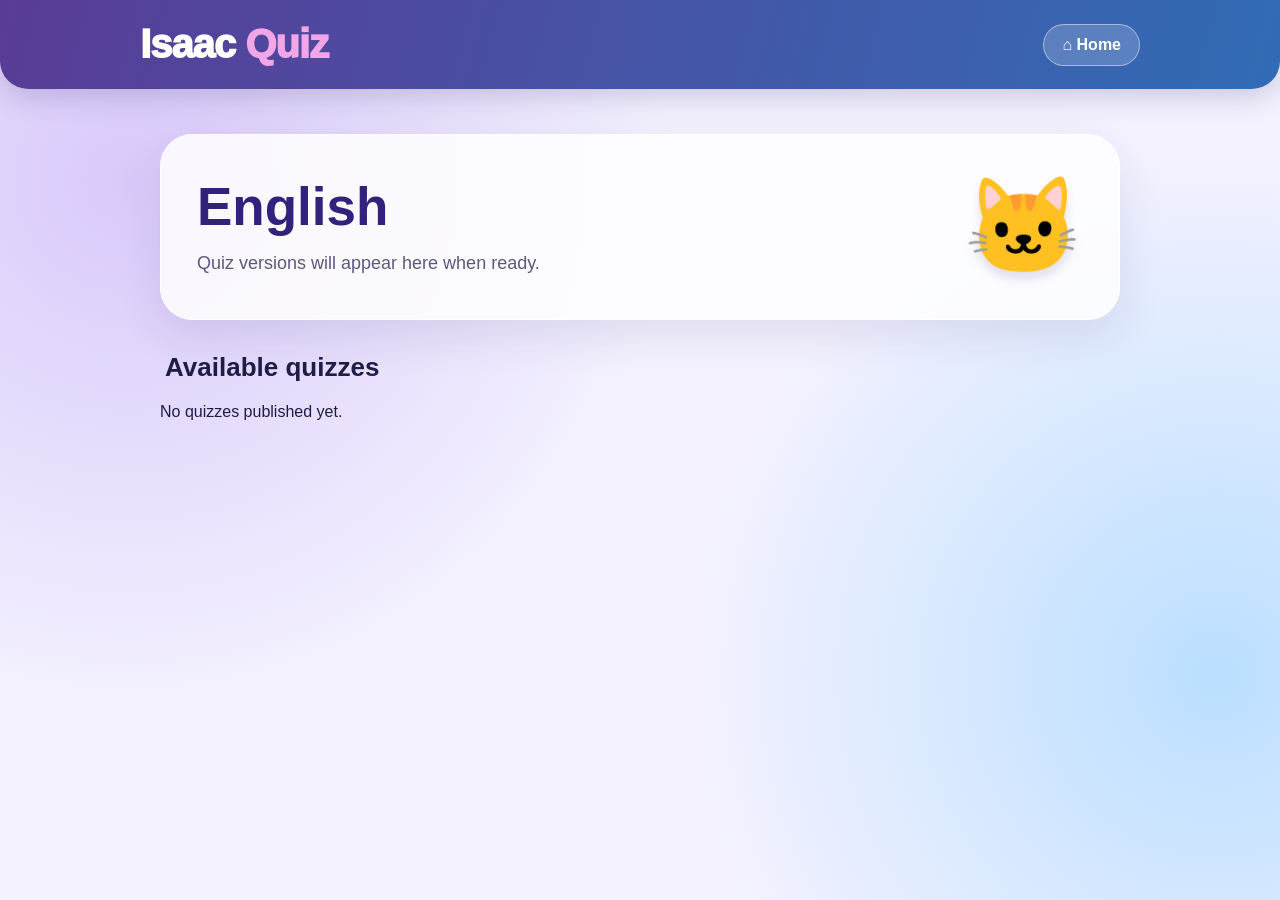
==== english.html @ 267ca295 "Create Isaac Quiz platform: english.html" ====
<!doctype html><html lang="en"><head><meta charset="utf-8"><meta name="viewport" content="width=device-width,initial-scale=1"><title>English — Isaac Quiz</title><style>:root{font-family:ui-rounded,'Trebuchet MS',Arial,sans-serif;color:#1F1C47;background:#eef0ff}*{box-sizing:border-box}body{margin:0;min-height:100vh;background:radial-gradient(circle at 10% 20%,#d9c9fa,transparent 40%),radial-gradient(circle at 95% 75%,#bbdfff,transparent 38%),#f4f2ff}header{background:linear-gradient(105deg,#593C96,#326CB6);color:white;padding:22px 5%;border-radius:0 0 28px 28px;box-shadow:0 9px 28px #29226330}.bar{max-width:1000px;margin:auto;display:flex;align-items:center;justify-content:space-between;gap:12px}.logo{font-size:clamp(25px,4vw,40px);font-weight:1000;letter-spacing:-1px}.logo em{font-style:normal;color:#f1a7e7}a{text-decoration:none;color:inherit}.back{background:#ffffff2e;border:1px solid #ffffff77;border-radius:99px;padding:11px 18px;font-weight:800}main{max-width:1000px;margin:45px auto;padding:0 20px}.hero{background:#ffffffd9;border:1px solid white;border-radius:32px;padding:36px;box-shadow:0 15px 45px #2e27601b;display:flex;align-items:center;justify-content:space-between;gap:25px}.hero h1{font-size:clamp(30px,5vw,53px);margin:0 0 12px;color:#33217c}.hero p{font-size:18px;color:#5e5880;line-height:1.6;margin:0}.mascot{font-size:95px;filter:drop-shadow(0 8px 4px #39287520)}h2{margin:32px 5px 20px;font-size:26px}.cards{display:grid;grid-template-columns:repeat(auto-fit,minmax(185px,1fr));gap:17px}.card{border:2px solid #ffffffb8;border-radius:26px;padding:26px 18px;min-height:175px;display:flex;flex-direction:column;justify-content:center;align-items:center;gap:12px;color:white;font-size:23px;font-weight:900;box-shadow:0 7px 0 #302b6720,0 14px 20px #31246c16;transition:transform .2s}.card:hover{transform:translateY(-5px)}.card span{font-size:43px}.card:nth-child(5n+1){background:linear-gradient(135deg,#C674CE,#a953b8)}.card:nth-child(5n+2){background:linear-gradient(135deg,#593C96,#3d2489)}.card:nth-child(5n+3){background:linear-gradient(135deg,#3287AE,#276b9e)}.card:nth-child(5n+4){background:linear-gradient(135deg,#326CB6,#558ee9)}.card:nth-child(5n){background:linear-gradient(135deg,#1F1C47,#393b80)}.version{display:flex;flex-direction:row;justify-content:space-between;text-align:left;min-height:125px}.version span{font-size:26px}.version small{font-size:13px;opacity:.85}.soon{opacity:.7;cursor:default}.foot{color:#726b91;text-align:center;margin:32px}@media(max-width:550px){main{margin:22px auto}.hero{padding:25px;gap:10px}.mascot{font-size:58px}.cards{grid-template-columns:repeat(2,minmax(0,1fr))}.card{min-height:140px;padding:15px 10px;font-size:18px}.card span{font-size:32px}}</style></head><body><header><div class="bar"><a class="logo" href="./">Isaac <em>Quiz</em></a><a class="back" href="./">⌂ Home</a></div></header><main><section class="hero"><div><h1>English</h1><p>Quiz versions will appear here when ready.</p></div><div class="mascot">🐱</div></section><h2>Available quizzes</h2><p>No quizzes published yet.</p></main></body></html>
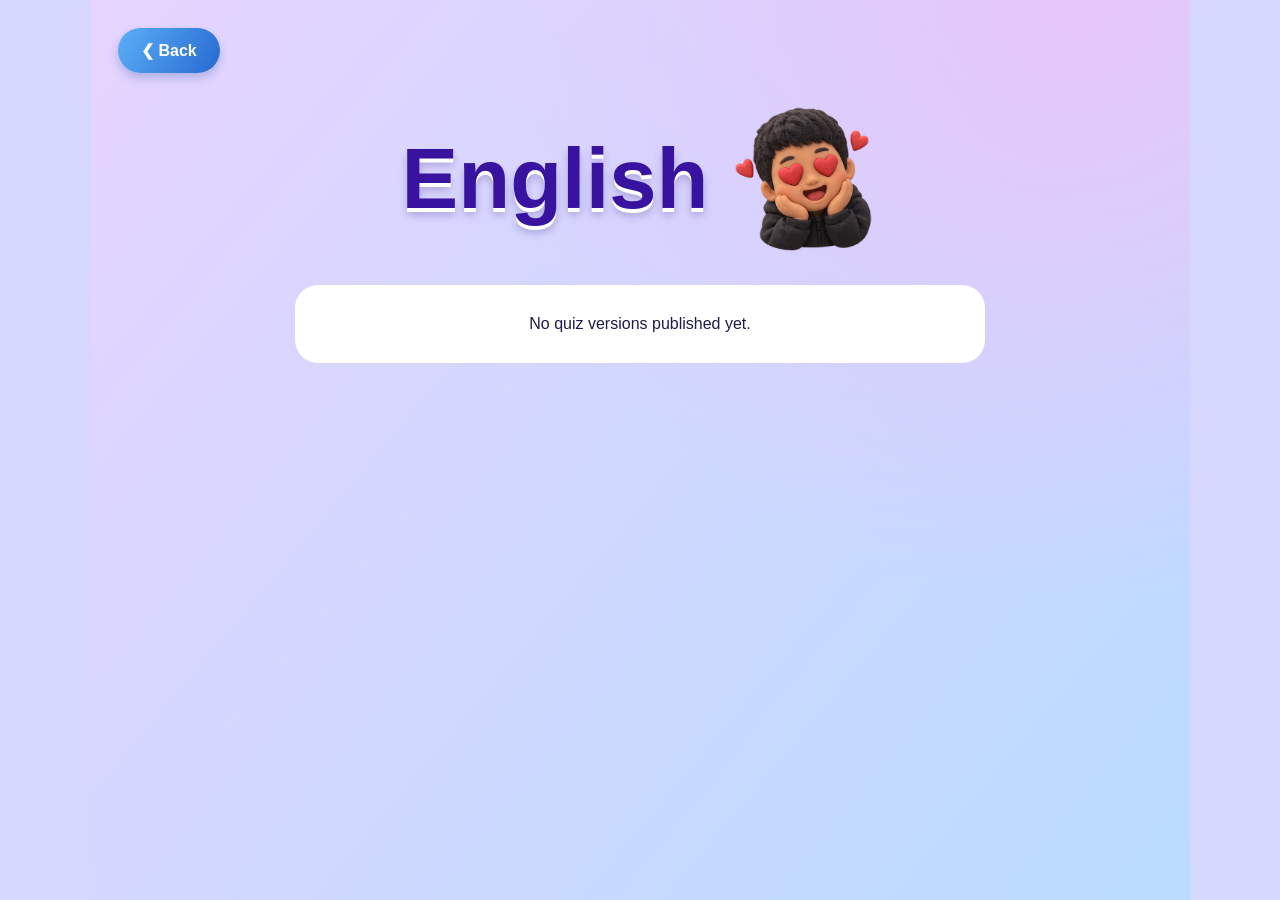
==== commit 48aabbbd: "Apply illustrated Isaac Quiz platform design to english.html" ====
--- a/english.html
+++ b/english.html
@@ -1 +1 @@
-<!doctype html><html lang="en"><head><meta charset="utf-8"><meta name="viewport" content="width=device-width,initial-scale=1"><title>English — Isaac Quiz</title><style>:root{font-family:ui-rounded,'Trebuchet MS',Arial,sans-serif;color:#1F1C47;background:#eef0ff}*{box-sizing:border-box}body{margin:0;min-height:100vh;background:radial-gradient(circle at 10% 20%,#d9c9fa,transparent 40%),radial-gradient(circle at 95% 75%,#bbdfff,transparent 38%),#f4f2ff}header{background:linear-gradient(105deg,#593C96,#326CB6);color:white;padding:22px 5%;border-radius:0 0 28px 28px;box-shadow:0 9px 28px #29226330}.bar{max-width:1000px;margin:auto;display:flex;align-items:center;justify-content:space-between;gap:12px}.logo{font-size:clamp(25px,4vw,40px);font-weight:1000;letter-spacing:-1px}.logo em{font-style:normal;color:#f1a7e7}a{text-decoration:none;color:inherit}.back{background:#ffffff2e;border:1px solid #ffffff77;border-radius:99px;padding:11px 18px;font-weight:800}main{max-width:1000px;margin:45px auto;padding:0 20px}.hero{background:#ffffffd9;border:1px solid white;border-radius:32px;padding:36px;box-shadow:0 15px 45px #2e27601b;display:flex;align-items:center;justify-content:space-between;gap:25px}.hero h1{font-size:clamp(30px,5vw,53px);margin:0 0 12px;color:#33217c}.hero p{font-size:18px;color:#5e5880;line-height:1.6;margin:0}.mascot{font-size:95px;filter:drop-shadow(0 8px 4px #39287520)}h2{margin:32px 5px 20px;font-size:26px}.cards{display:grid;grid-template-columns:repeat(auto-fit,minmax(185px,1fr));gap:17px}.card{border:2px solid #ffffffb8;border-radius:26px;padding:26px 18px;min-height:175px;display:flex;flex-direction:column;justify-content:center;align-items:center;gap:12px;color:white;font-size:23px;font-weight:900;box-shadow:0 7px 0 #302b6720,0 14px 20px #31246c16;transition:transform .2s}.card:hover{transform:translateY(-5px)}.card span{font-size:43px}.card:nth-child(5n+1){background:linear-gradient(135deg,#C674CE,#a953b8)}.card:nth-child(5n+2){background:linear-gradient(135deg,#593C96,#3d2489)}.card:nth-child(5n+3){background:linear-gradient(135deg,#3287AE,#276b9e)}.card:nth-child(5n+4){background:linear-gradient(135deg,#326CB6,#558ee9)}.card:nth-child(5n){background:linear-gradient(135deg,#1F1C47,#393b80)}.version{display:flex;flex-direction:row;justify-content:space-between;text-align:left;min-height:125px}.version span{font-size:26px}.version small{font-size:13px;opacity:.85}.soon{opacity:.7;cursor:default}.foot{color:#726b91;text-align:center;margin:32px}@media(max-width:550px){main{margin:22px auto}.hero{padding:25px;gap:10px}.mascot{font-size:58px}.cards{grid-template-columns:repeat(2,minmax(0,1fr))}.card{min-height:140px;padding:15px 10px;font-size:18px}.card span{font-size:32px}}</style></head><body><header><div class="bar"><a class="logo" href="./">Isaac <em>Quiz</em></a><a class="back" href="./">⌂ Home</a></div></header><main><section class="hero"><div><h1>English</h1><p>Quiz versions will appear here when ready.</p></div><div class="mascot">🐱</div></section><h2>Available quizzes</h2><p>No quizzes published yet.</p></main></body></html>+<!doctype html><html lang="en"><head><meta charset="utf-8"><meta name="viewport" content="width=device-width,initial-scale=1"><title>English · Isaac Quiz</title><style>*{box-sizing:border-box}body{margin:0;font-family:'Trebuchet MS',Arial,sans-serif;color:#1F1C47;background:#d5d7ff}a{text-decoration:none;color:inherit}.page{max-width:1100px;min-height:100vh;margin:auto}.home{display:grid;grid-template-columns:47% 53%;background:radial-gradient(circle at 15% 15%,#ffe7de,transparent 47%),linear-gradient(120deg,#a99be4,#d7b2e2,#9ac7f1)}.hero{display:flex;flex-direction:column;align-items:center;justify-content:space-between;padding:45px 12px 0;overflow:hidden}.logo{font-size:clamp(55px,8vw,100px);font-weight:1000;line-height:.9;letter-spacing:-4px;text-align:center;color:#3610a0;text-shadow:0 5px white,0 9px 10px #30177070;transform:rotate(-5deg)}.logo span{display:block;color:#d647c2}.isaac{width:100%;max-height:68vh;object-fit:contain;object-position:bottom;filter:drop-shadow(0 15px 10px #27185b50)}.subjects{display:grid;grid-template-columns:1fr 1fr;align-content:center;gap:14px;padding:24px}.subject{display:flex;flex-direction:column;align-items:center;justify-content:center;gap:9px;min-height:154px;border:2px solid #fff;border-radius:23px;color:white;font-size:24px;font-weight:900;box-shadow:0 8px 0 #25205735,0 13px 20px #24206135;transition:transform .2s}.subject:hover{transform:translateY(-5px)}.symbol{font-size:45px}.subject:nth-child(6n+1){background:linear-gradient(130deg,#e87ad5,#c841bb)}.subject:nth-child(6n+2){background:linear-gradient(130deg,#6338cc,#35159e)}.subject:nth-child(6n+3){background:linear-gradient(130deg,#36b7d3,#197da4)}.subject:nth-child(6n+4){background:linear-gradient(130deg,#739aff,#326CB6)}.subject:nth-child(6n+5){background:linear-gradient(130deg,#e75ecb,#c330ad)}.subject:nth-child(6n){background:linear-gradient(130deg,#263c7c,#101b49)}.versions{padding:28px;background:radial-gradient(circle at 90% 0%,#e7c5fa,transparent 45%),linear-gradient(130deg,#e6d4ff,#b9dbff)}.back{display:inline-block;background:linear-gradient(120deg,#5baff6,#2769d1);border-radius:99px;padding:13px 23px;color:white;font-weight:900;box-shadow:0 5px 10px #264f9a45}.version-head{display:flex;justify-content:center;align-items:center;gap:20px}.version-head h1{font-size:clamp(45px,7vw,85px);color:#3713a0;text-shadow:0 4px white,0 7px 9px #271a7544}.version-head img{width:150px;height:150px;object-fit:contain}.list{display:grid;gap:15px;max-width:690px;margin:18px auto}.version{display:flex;align-items:center;gap:19px;background:white;border:2px solid white;border-radius:22px;padding:18px;box-shadow:0 8px 17px #2b3a8126}.version strong{font-size:23px}.version small{display:block;margin-top:5px;color:#564c89}.icon{display:grid;place-items:center;background:#c951d3;border-radius:16px;color:white;width:60px;height:60px;font-size:34px}.arrow{margin-left:auto;display:grid;place-items:center;border-radius:50%;background:#d843bc;color:white;width:45px;height:45px;font-size:27px}.empty{max-width:690px;margin:auto;background:white;border-radius:23px;padding:30px;text-align:center}@media(max-width:700px){.home{grid-template-columns:1fr}.hero{min-height:320px;padding:25px 10px 0}.isaac{max-height:225px}.subjects{padding:15px;gap:10px}.subject{min-height:125px;font-size:19px}.symbol{font-size:35px}.version-head img{width:100px;height:100px}.version{padding:12px;gap:12px}.icon{width:50px;height:50px}}</style></head><body><main class="page versions"><a class="back" href="./">❮ Back</a><div class="version-head"><h1>English</h1><img src="[data-uri]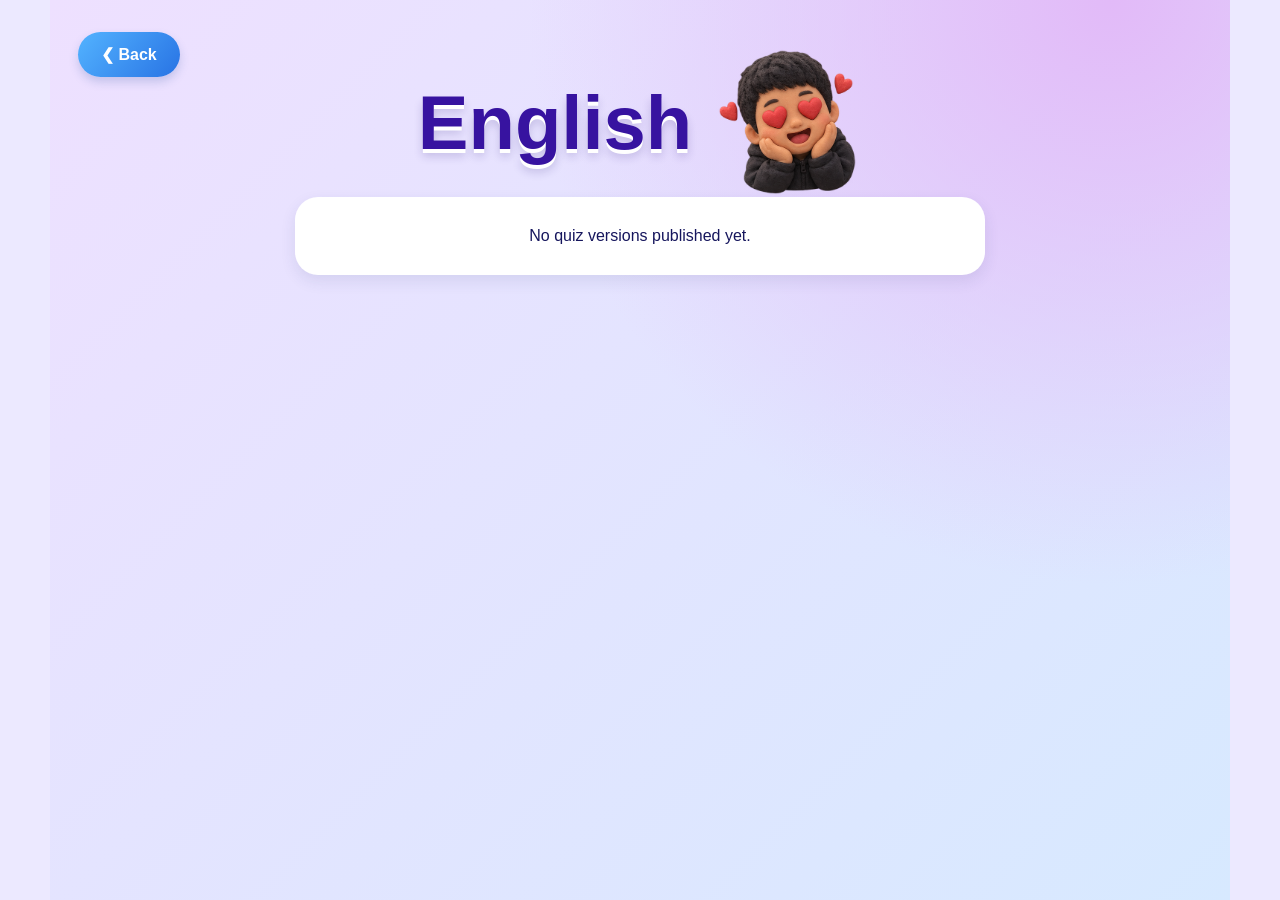
==== commit 2c440490: "Apply refreshed Isaac Quiz design to english.html" ====
--- a/english.html
+++ b/english.html
@@ -1 +1 @@
-<!doctype html><html lang="en"><head><meta charset="utf-8"><meta name="viewport" content="width=device-width,initial-scale=1"><title>English · Isaac Quiz</title><style>*{box-sizing:border-box}body{margin:0;font-family:'Trebuchet MS',Arial,sans-serif;color:#1F1C47;background:#d5d7ff}a{text-decoration:none;color:inherit}.page{max-width:1100px;min-height:100vh;margin:auto}.home{display:grid;grid-template-columns:47% 53%;background:radial-gradient(circle at 15% 15%,#ffe7de,transparent 47%),linear-gradient(120deg,#a99be4,#d7b2e2,#9ac7f1)}.hero{display:flex;flex-direction:column;align-items:center;justify-content:space-between;padding:45px 12px 0;overflow:hidden}.logo{font-size:clamp(55px,8vw,100px);font-weight:1000;line-height:.9;letter-spacing:-4px;text-align:center;color:#3610a0;text-shadow:0 5px white,0 9px 10px #30177070;transform:rotate(-5deg)}.logo span{display:block;color:#d647c2}.isaac{width:100%;max-height:68vh;object-fit:contain;object-position:bottom;filter:drop-shadow(0 15px 10px #27185b50)}.subjects{display:grid;grid-template-columns:1fr 1fr;align-content:center;gap:14px;padding:24px}.subject{display:flex;flex-direction:column;align-items:center;justify-content:center;gap:9px;min-height:154px;border:2px solid #fff;border-radius:23px;color:white;font-size:24px;font-weight:900;box-shadow:0 8px 0 #25205735,0 13px 20px #24206135;transition:transform .2s}.subject:hover{transform:translateY(-5px)}.symbol{font-size:45px}.subject:nth-child(6n+1){background:linear-gradient(130deg,#e87ad5,#c841bb)}.subject:nth-child(6n+2){background:linear-gradient(130deg,#6338cc,#35159e)}.subject:nth-child(6n+3){background:linear-gradient(130deg,#36b7d3,#197da4)}.subject:nth-child(6n+4){background:linear-gradient(130deg,#739aff,#326CB6)}.subject:nth-child(6n+5){background:linear-gradient(130deg,#e75ecb,#c330ad)}.subject:nth-child(6n){background:linear-gradient(130deg,#263c7c,#101b49)}.versions{padding:28px;background:radial-gradient(circle at 90% 0%,#e7c5fa,transparent 45%),linear-gradient(130deg,#e6d4ff,#b9dbff)}.back{display:inline-block;background:linear-gradient(120deg,#5baff6,#2769d1);border-radius:99px;padding:13px 23px;color:white;font-weight:900;box-shadow:0 5px 10px #264f9a45}.version-head{display:flex;justify-content:center;align-items:center;gap:20px}.version-head h1{font-size:clamp(45px,7vw,85px);color:#3713a0;text-shadow:0 4px white,0 7px 9px #271a7544}.version-head img{width:150px;height:150px;object-fit:contain}.list{display:grid;gap:15px;max-width:690px;margin:18px auto}.version{display:flex;align-items:center;gap:19px;background:white;border:2px solid white;border-radius:22px;padding:18px;box-shadow:0 8px 17px #2b3a8126}.version strong{font-size:23px}.version small{display:block;margin-top:5px;color:#564c89}.icon{display:grid;place-items:center;background:#c951d3;border-radius:16px;color:white;width:60px;height:60px;font-size:34px}.arrow{margin-left:auto;display:grid;place-items:center;border-radius:50%;background:#d843bc;color:white;width:45px;height:45px;font-size:27px}.empty{max-width:690px;margin:auto;background:white;border-radius:23px;padding:30px;text-align:center}@media(max-width:700px){.home{grid-template-columns:1fr}.hero{min-height:320px;padding:25px 10px 0}.isaac{max-height:225px}.subjects{padding:15px;gap:10px}.subject{min-height:125px;font-size:19px}.symbol{font-size:35px}.version-head img{width:100px;height:100px}.version{padding:12px;gap:12px}.icon{width:50px;height:50px}}</style></head><body><main class="page versions"><a class="back" href="./">❮ Back</a><div class="version-head"><h1>English</h1><img src="[data-uri]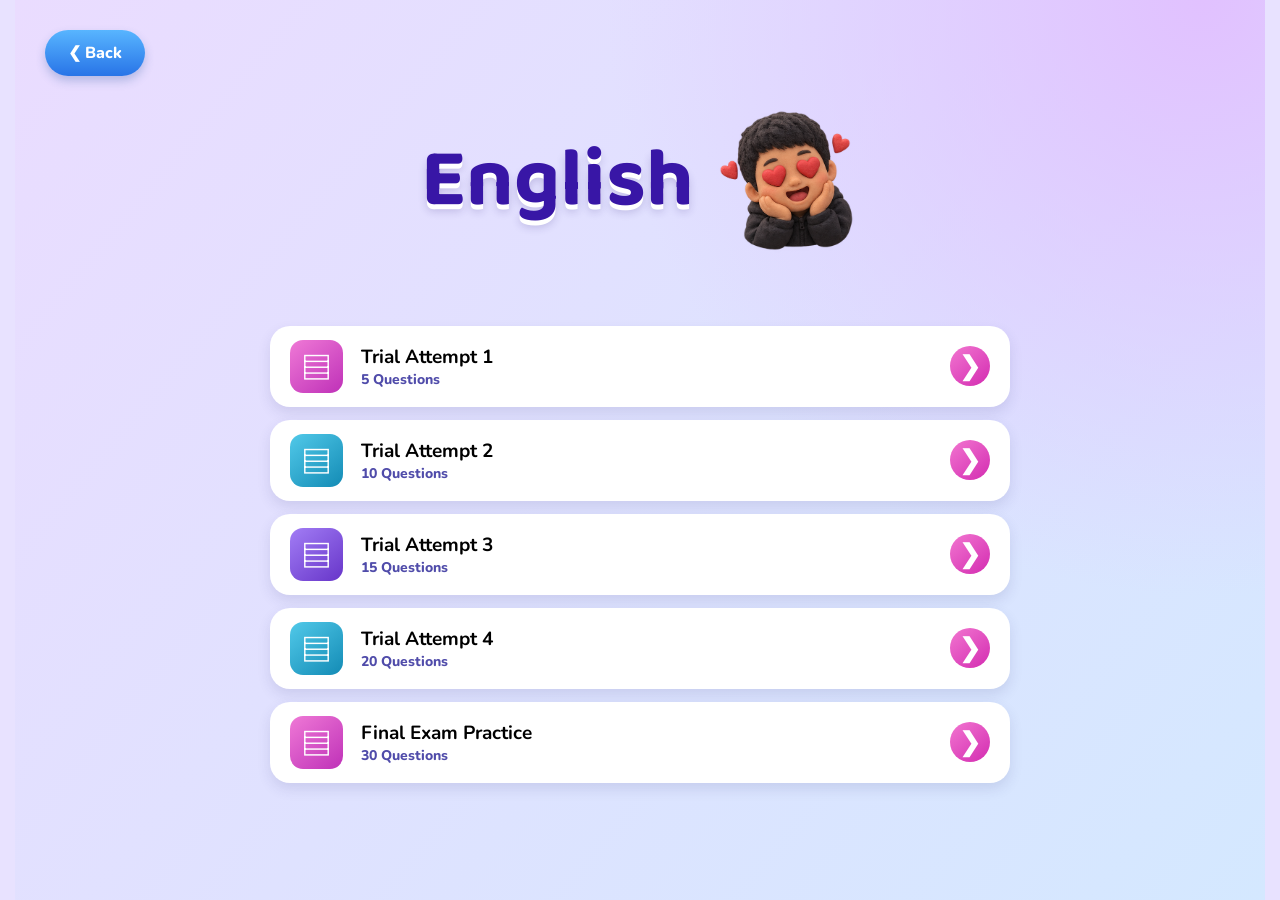
==== commit 865967b8: "Route english into redesigned quiz experience" ====
--- a/english.html
+++ b/english.html
@@ -1 +1 @@
-<!doctype html><html lang="en"><head><meta charset="utf-8"><meta name="viewport" content="width=device-width,initial-scale=1"><title>English · Isaac Quiz</title><style>*{box-sizing:border-box}body{margin:0;font-family:'Trebuchet MS',Arial,sans-serif;color:#1F1C47;background:#d5d7ff}a{text-decoration:none;color:inherit}.page{max-width:1100px;min-height:100vh;margin:auto}.home{display:grid;grid-template-columns:47% 53%;background:radial-gradient(circle at 15% 15%,#ffe7de,transparent 47%),linear-gradient(120deg,#a99be4,#d7b2e2,#9ac7f1)}.hero{display:flex;flex-direction:column;align-items:center;justify-content:space-between;padding:45px 12px 0;overflow:hidden}.logo{font-size:clamp(55px,8vw,100px);font-weight:1000;line-height:.9;letter-spacing:-4px;text-align:center;color:#3610a0;text-shadow:0 5px white,0 9px 10px #30177070;transform:rotate(-5deg)}.logo span{display:block;color:#d647c2}.isaac{width:100%;max-height:68vh;object-fit:contain;object-position:bottom;filter:drop-shadow(0 15px 10px #27185b50)}.subjects{display:grid;grid-template-columns:1fr 1fr;align-content:center;gap:14px;padding:24px}.subject{display:flex;flex-direction:column;align-items:center;justify-content:center;gap:9px;min-height:154px;border:2px solid #fff;border-radius:23px;color:white;font-size:24px;font-weight:900;box-shadow:0 8px 0 #25205735,0 13px 20px #24206135;transition:transform .2s}.subject:hover{transform:translateY(-5px)}.symbol{font-size:45px}.subject:nth-child(6n+1){background:linear-gradient(130deg,#e87ad5,#c841bb)}.subject:nth-child(6n+2){background:linear-gradient(130deg,#6338cc,#35159e)}.subject:nth-child(6n+3){background:linear-gradient(130deg,#36b7d3,#197da4)}.subject:nth-child(6n+4){background:linear-gradient(130deg,#739aff,#326CB6)}.subject:nth-child(6n+5){background:linear-gradient(130deg,#e75ecb,#c330ad)}.subject:nth-child(6n){background:linear-gradient(130deg,#263c7c,#101b49)}.versions{padding:28px;background:radial-gradient(circle at 90% 0%,#e7c5fa,transparent 45%),linear-gradient(130deg,#e6d4ff,#b9dbff)}.back{display:inline-block;background:linear-gradient(120deg,#5baff6,#2769d1);border-radius:99px;padding:13px 23px;color:white;font-weight:900;box-shadow:0 5px 10px #264f9a45}.version-head{display:flex;justify-content:center;align-items:center;gap:20px}.version-head h1{font-size:clamp(45px,7vw,85px);color:#3713a0;text-shadow:0 4px white,0 7px 9px #271a7544}.version-head img{width:150px;height:150px;object-fit:contain}.list{display:grid;gap:15px;max-width:690px;margin:18px auto}.version{display:flex;align-items:center;gap:19px;background:white;border:2px solid white;border-radius:22px;padding:18px;box-shadow:0 8px 17px #2b3a8126}.version strong{font-size:23px}.version small{display:block;margin-top:5px;color:#564c89}.icon{display:grid;place-items:center;background:#c951d3;border-radius:16px;color:white;width:60px;height:60px;font-size:34px}.arrow{margin-left:auto;display:grid;place-items:center;border-radius:50%;background:#d843bc;color:white;width:45px;height:45px;font-size:27px}.empty{max-width:690px;margin:auto;background:white;border-radius:23px;padding:30px;text-align:center}@media(max-width:700px){.home{grid-template-columns:1fr}.hero{min-height:320px;padding:25px 10px 0}.isaac{max-height:225px}.subjects{padding:15px;gap:10px}.subject{min-height:125px;font-size:19px}.symbol{font-size:35px}.version-head img{width:100px;height:100px}.version{padding:12px;gap:12px}.icon{width:50px;height:50px}}</style><link rel="stylesheet" href="design.css"></head><body><main class="page versions"><a class="back" href="./">❮ Back</a><div class="version-head"><h1>English</h1><img src="[data-uri]